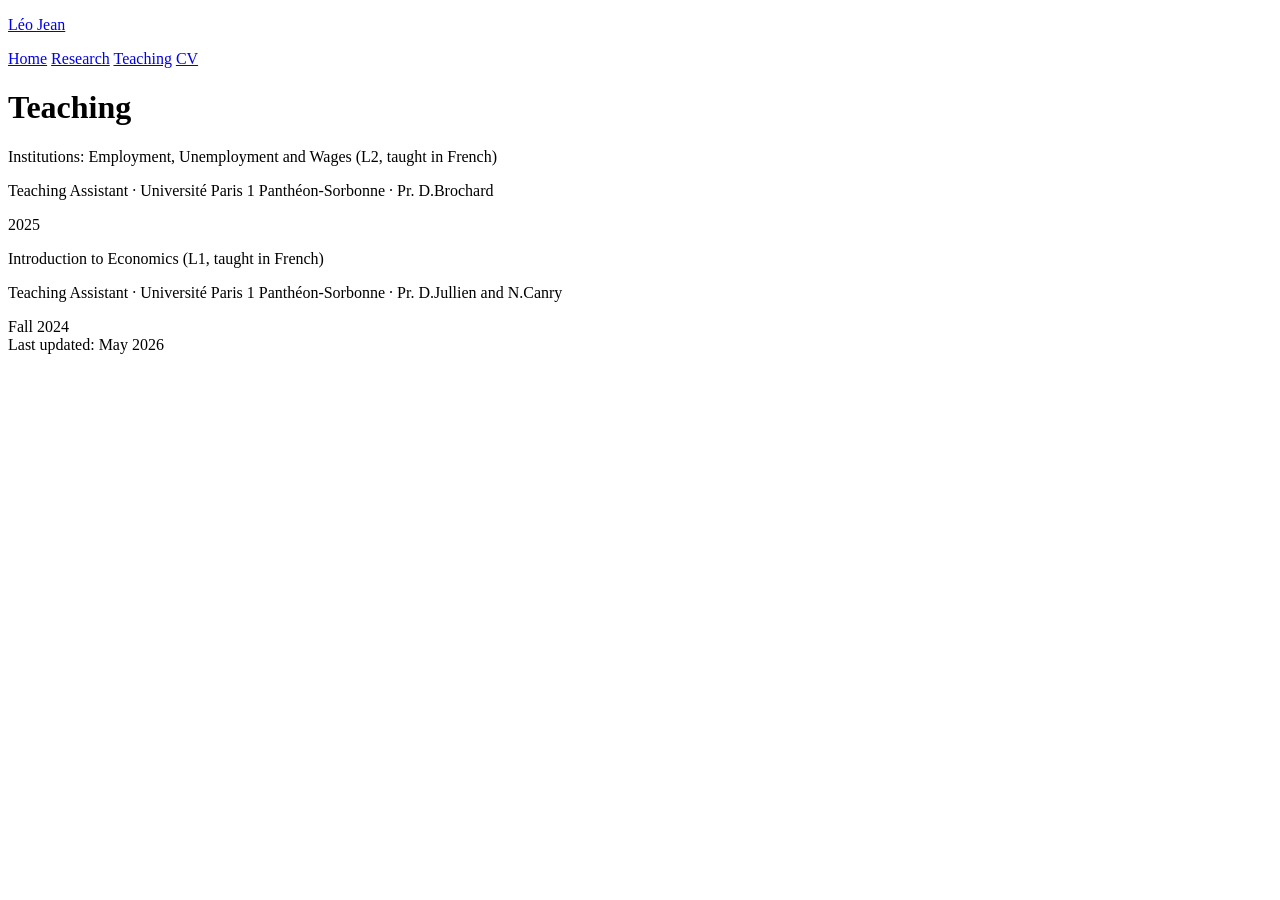
==== teaching.html @ 8b877985 "Update teaching.html" ====
<!DOCTYPE html>
<html lang="en">
<head>
  <meta charset="UTF-8">
  <meta name="viewport" content="width=device-width, initial-scale=1.0">
  <title>Teaching — Léo Jean</title>
  <link rel="preconnect" href="https://fonts.googleapis.com">
  <link rel="preconnect" href="https://fonts.gstatic.com" crossorigin>
  <link href="https://fonts.googleapis.com/css2?family=Inter:wght@400;500;600&display=swap" rel="stylesheet">
  <link rel="stylesheet" href="style.css">
</head>
<body>
  <div class="container">

    <header>
      <p class="site-title"><a href="index.html">Léo Jean</a></p>
      <nav>
        <a href="index.html">Home</a>
        <a href="research.html">Research</a>
        <a href="teaching.html" class="active">Teaching</a>
        <a href="cv.html">CV</a>
      </nav>
    </header>

    <main>

      <h1>Teaching</h1>

      <div class="course">
        <div class="course-info">
          <p class="course-title">Institutions: Employment, Unemployment and Wages (L2, taught in French)</p>
          <p class="course-inst">Teaching Assistant · Université Paris 1 Panthéon-Sorbonne · Pr. D.Brochard</p>
        </div>
        <span class="course-when">2025</span>
      </div>

      <div class="course">
        <div class="course-info">
          <p class="course-title">Introduction to Economics (L1, taught in French)</p>
          <p class="course-inst">Teaching Assistant · Université Paris 1 Panthéon-Sorbonne · Pr. D.Jullien and N.Canry</p>
        </div>
        <span class="course-when">Fall 2024</span>
      </div>

    </main>

    <footer>
      Last updated: May 2026
    </footer>

  </div>
</body>
</html>
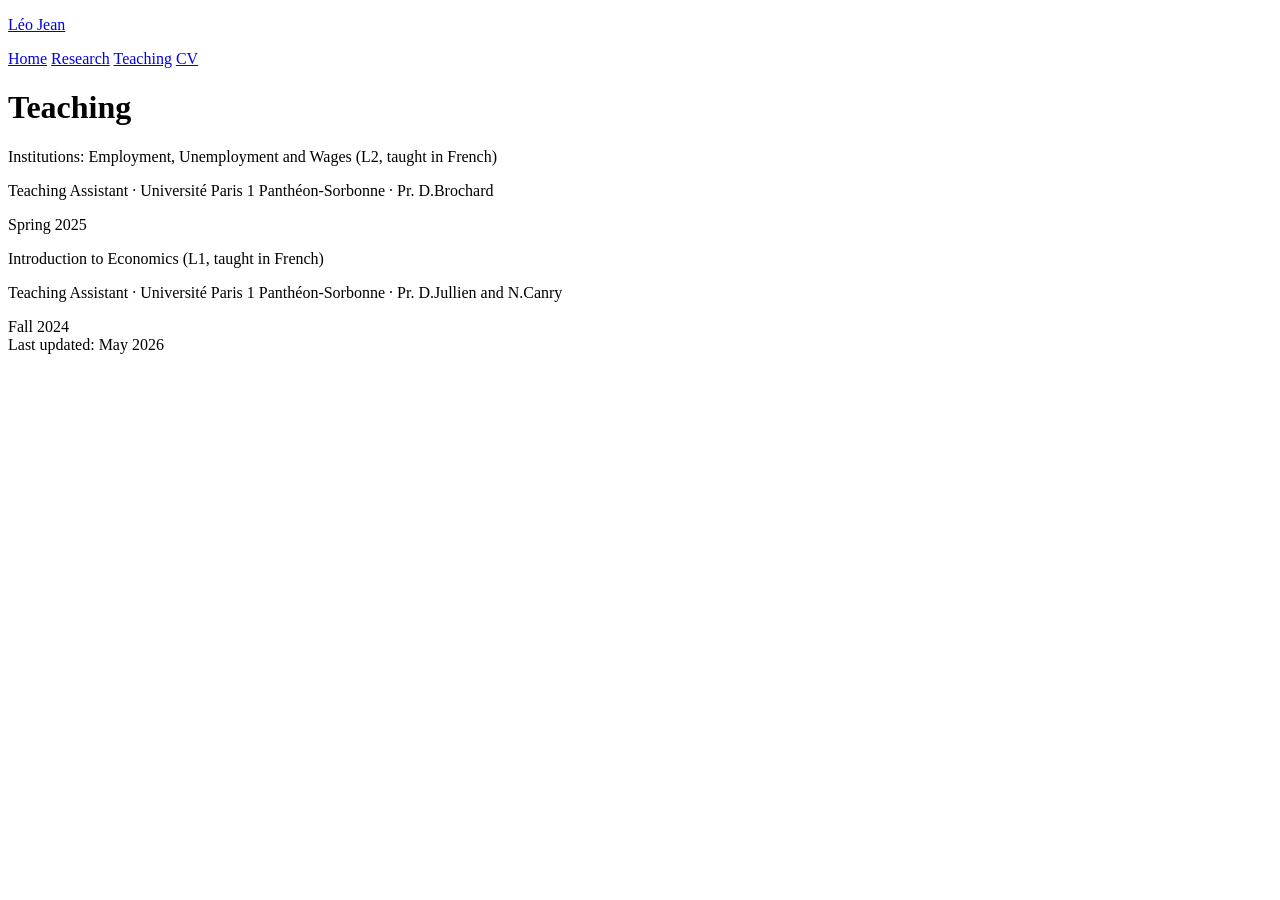
==== commit eec95b82: "Update teaching.html" ====
--- a/teaching.html
+++ b/teaching.html
@@ -31,7 +31,7 @@
           <p class="course-title">Institutions: Employment, Unemployment and Wages (L2, taught in French)</p>
           <p class="course-inst">Teaching Assistant · Université Paris 1 Panthéon-Sorbonne · Pr. D.Brochard</p>
         </div>
-        <span class="course-when">2025</span>
+        <span class="course-when">Spring 2025</span>
       </div>
 
       <div class="course">
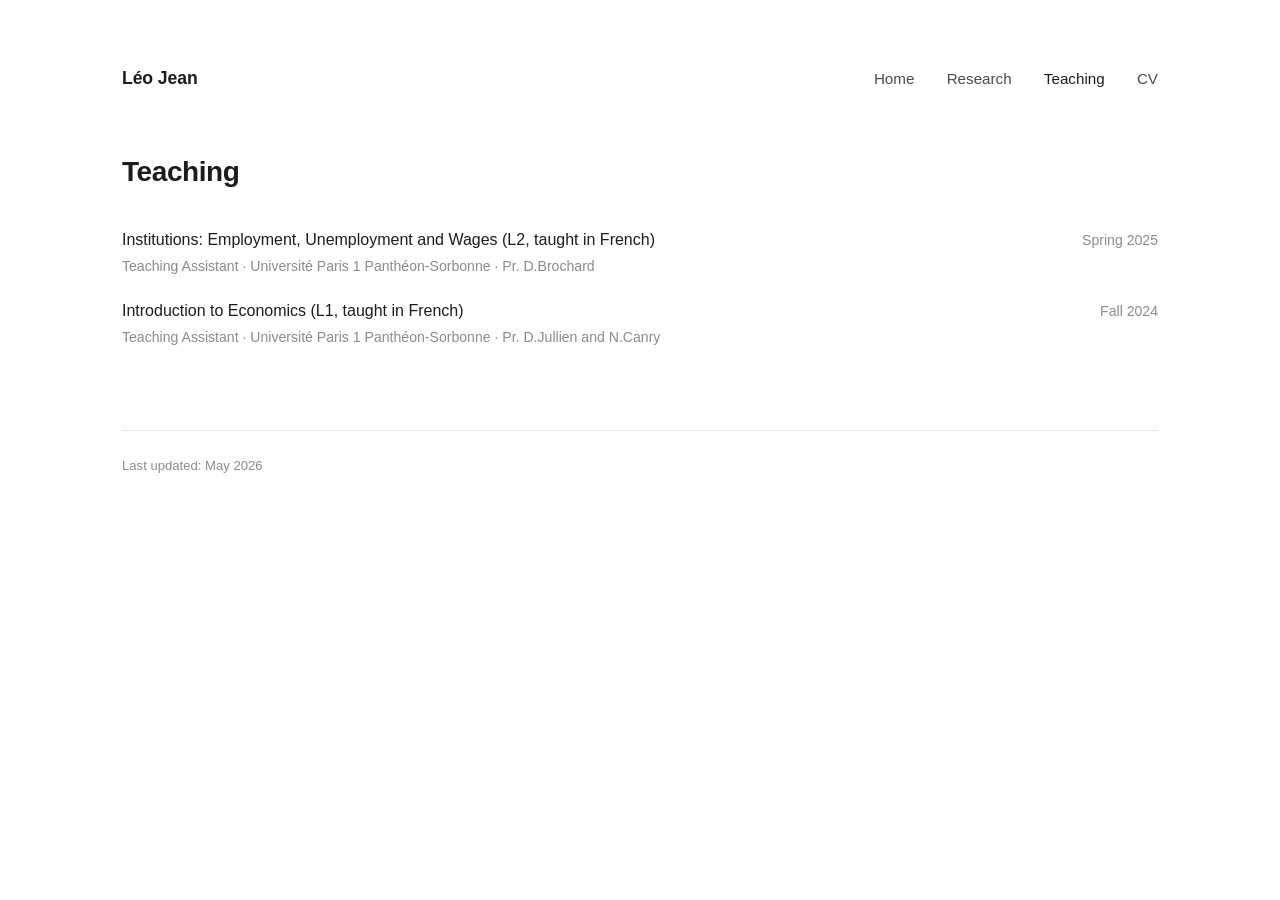
==== commit f721ebb8: "Update teaching.html" ====
--- a/teaching.html
+++ b/teaching.html
@@ -8,6 +8,7 @@
   <link rel="preconnect" href="https://fonts.gstatic.com" crossorigin>
   <link href="https://fonts.googleapis.com/css2?family=Inter:wght@400;500;600&display=swap" rel="stylesheet">
   <link rel="stylesheet" href="style.css">
+  <link rel="canonical" href="https://ljean-eco.github.io/teaching.html" />
 </head>
 <body>
   <div class="container">
--- a/style.css
+++ b/style.css
@@ -0,0 +1,292 @@
+/* ----------------------------------------------------------------
+   Léo Jean — personal site
+   Inter throughout, 900px max-width, restrained palette
+   ---------------------------------------------------------------- */
+
+:root {
+  --text:        #1c1c1e;
+  --text-soft:   #4a4a4f;
+  --text-faint:  #8a8a90;
+  --link:        #1c1c1e;
+  --link-accent: #335c81;   /* muted steel blue, for hover only */
+  --rule:        #e6e6e6;
+  --bg:          #ffffff;
+  --max-width:   1100px;
+}
+
+* { box-sizing: border-box; }
+
+html { -webkit-text-size-adjust: 100%; }
+
+body {
+  margin: 0;
+  padding: 0;
+  background: var(--bg);
+  color: var(--text);
+  font-family: "Inter", -apple-system, BlinkMacSystemFont, "Segoe UI", Helvetica, Arial, sans-serif;
+  font-size: 16.5px;
+  line-height: 1.65;
+  font-weight: 400;
+  -webkit-font-smoothing: antialiased;
+  -moz-osx-font-smoothing: grayscale;
+  font-feature-settings: "ss01", "cv11"; /* nicer Inter alternates */
+}
+
+.container {
+  max-width: var(--max-width);
+  margin: 0 auto;
+  padding: 4rem 2rem 5rem;
+}
+
+/* ---------- header / nav ---------- */
+header {
+  margin-bottom: 3.5rem;
+  display: flex;
+  align-items: baseline;
+  justify-content: space-between;
+  flex-wrap: wrap;
+  gap: 1rem;
+}
+
+.site-title {
+  font-weight: 600;
+  font-size: 1.1rem;
+  letter-spacing: -0.005em;
+  margin: 0;
+}
+.site-title a {
+  color: var(--text);
+  text-decoration: none;
+  border: none;
+}
+
+nav { font-size: 0.95rem; }
+
+nav a {
+  color: var(--text-soft);
+  text-decoration: none;
+  margin-left: 1.75rem;
+  font-weight: 400;
+  transition: color 0.15s;
+}
+nav a:first-child { margin-left: 0; }
+nav a:hover { color: var(--link-accent); }
+nav a.active { color: var(--text); font-weight: 500; }
+
+/* ---------- headings ---------- */
+h1 {
+  font-weight: 600;
+  font-size: 1.75rem;
+  letter-spacing: -0.015em;
+  margin: 0 0 2rem;
+}
+
+h2 {
+  font-weight: 600;
+  font-size: 1.05rem;
+  letter-spacing: -0.005em;
+  color: var(--text);
+  margin: 2.75rem 0 1.25rem;
+  padding-bottom: 0.5rem;
+  border-bottom: 1px solid var(--rule);
+}
+
+h2:first-of-type { margin-top: 0; }
+
+/* ---------- text & links ---------- */
+p { margin: 0 0 1.1rem; }
+
+a {
+  color: var(--text);
+  text-decoration: underline;
+  text-decoration-color: var(--rule);
+  text-underline-offset: 3px;
+  text-decoration-thickness: 1px;
+  transition: color 0.15s, text-decoration-color 0.15s;
+}
+a:hover {
+  color: var(--link-accent);
+  text-decoration-color: var(--link-accent);
+}
+
+strong, b { font-weight: 600; }
+
+/* ---------- home: photo + bio side by side ---------- */
+.intro {
+  display: grid;
+  grid-template-columns: 300px 1fr;
+  gap: 2.5rem;
+  align-items: start;
+  margin-bottom: 2rem;
+}
+
+.photo {
+  width: 300px;
+  height: 375px;
+  background: #f3f3f3;
+  border: 1px solid var(--rule);
+  display: flex;
+  align-items: center;
+  justify-content: center;
+  color: var(--text-faint);
+  font-size: 0.85rem;
+}
+.photo img {
+  width: 100%;
+  height: 100%;
+  object-fit: cover;
+  display: block;
+}
+
+.bio p:first-child { margin-top: -0.3rem; }
+
+/* ---------- contact / affiliation blocks ---------- */
+.meta-block {
+  margin: 1.5rem 0;
+  font-size: 0.95rem;
+}
+.meta-block .label {
+  font-size: 0.78rem;
+  text-transform: uppercase;
+  letter-spacing: 0.08em;
+  font-weight: 600;
+  color: var(--text-faint);
+  display: block;
+  margin-bottom: 0.4rem;
+}
+.meta-block ul { list-style: none; padding: 0; margin: 0; }
+.meta-block li {
+  margin-bottom: 0.2rem;
+  color: var(--text-soft);
+}
+.meta-block a { color: var(--text); }
+
+.social {
+  margin-top: 2rem;
+  display: flex;
+  gap: 1.5rem;
+  font-size: 0.95rem;
+}
+
+/* ---------- research papers ---------- */
+.paper { margin-bottom: 2rem; }
+
+.paper > summary {
+  cursor: pointer;
+  padding: 0;
+  margin: 0;
+  outline: none;
+}
+
+.paper-title {
+  font-weight: 600;
+  font-size: 1.08rem;
+  color: var(--text);
+  margin: 0 0 0.3rem;
+  line-height: 1.4;
+  display: inline;
+}
+
+.paper-meta {
+  font-size: 0.88rem;
+  color: var(--text-faint);
+  margin: 0.2rem 0 0 1.1rem;
+}
+.paper-meta a { color: var(--text-soft); }
+
+.paper-body {
+  margin: 0.75rem 0 0 1.1rem;
+  padding-left: 0.9rem;
+  border-left: 2px solid var(--rule);
+}
+
+.paper-abstract {
+  font-size: 0.95rem;
+  color: var(--text-soft);
+  margin-bottom: 0.5rem;
+}
+
+.paper-abstract.empty::before {
+  content: "Abstract coming soon.";
+  font-style: italic;
+  color: var(--text-faint);
+}
+
+.paper-links {
+  font-size: 0.88rem;
+  margin-top: 0.5rem;
+}
+.paper-links a {
+  margin-right: 1.25rem;
+  color: var(--text-soft);
+}
+
+.paper-note {
+  font-size: 0.88rem;
+  color: var(--text-faint);
+  margin: 0.5rem 0 0;
+  font-style: italic;
+}
+
+/* ---------- teaching ---------- */
+.course {
+  margin-bottom: 1.25rem;
+  display: flex;
+  justify-content: space-between;
+  align-items: baseline;
+  gap: 1rem;
+  flex-wrap: wrap;
+}
+.course-info {
+  flex: 1;
+  min-width: 0;
+}
+.course-title {
+  font-weight: 500;
+  font-size: 1rem;
+  margin: 0;
+  color: var(--text);
+}
+.course-inst {
+  font-size: 0.88rem;
+  color: var(--text-faint);
+  margin: 0.1rem 0 0;
+}
+.course-when {
+  font-size: 0.88rem;
+  color: var(--text-faint);
+  white-space: nowrap;
+}
+
+/* ---------- cv page ---------- */
+.cv-note {
+  font-size: 0.95rem;
+  color: var(--text-soft);
+  margin-bottom: 1.5rem;
+}
+.cv-embed {
+  width: 100%;
+  height: 88vh;
+  border: 1px solid var(--rule);
+}
+
+/* ---------- footer ---------- */
+footer {
+  margin-top: 5rem;
+  padding-top: 1.5rem;
+  border-top: 1px solid var(--rule);
+  font-size: 0.82rem;
+  color: var(--text-faint);
+}
+
+/* ---------- mobile ---------- */
+@media (max-width: 640px) {
+  .container { padding: 2.5rem 1.25rem 3rem; }
+  body { font-size: 16px; }
+  header { flex-direction: column; align-items: flex-start; gap: 0.75rem; }
+  nav a { margin-left: 0; margin-right: 1.25rem; }
+  .intro { grid-template-columns: 1fr; gap: 1.5rem; }
+  .photo { width: 220px; height: 275px; }
+  h1 { font-size: 1.5rem; }
+  .course { flex-direction: column; gap: 0.1rem; }
+}
